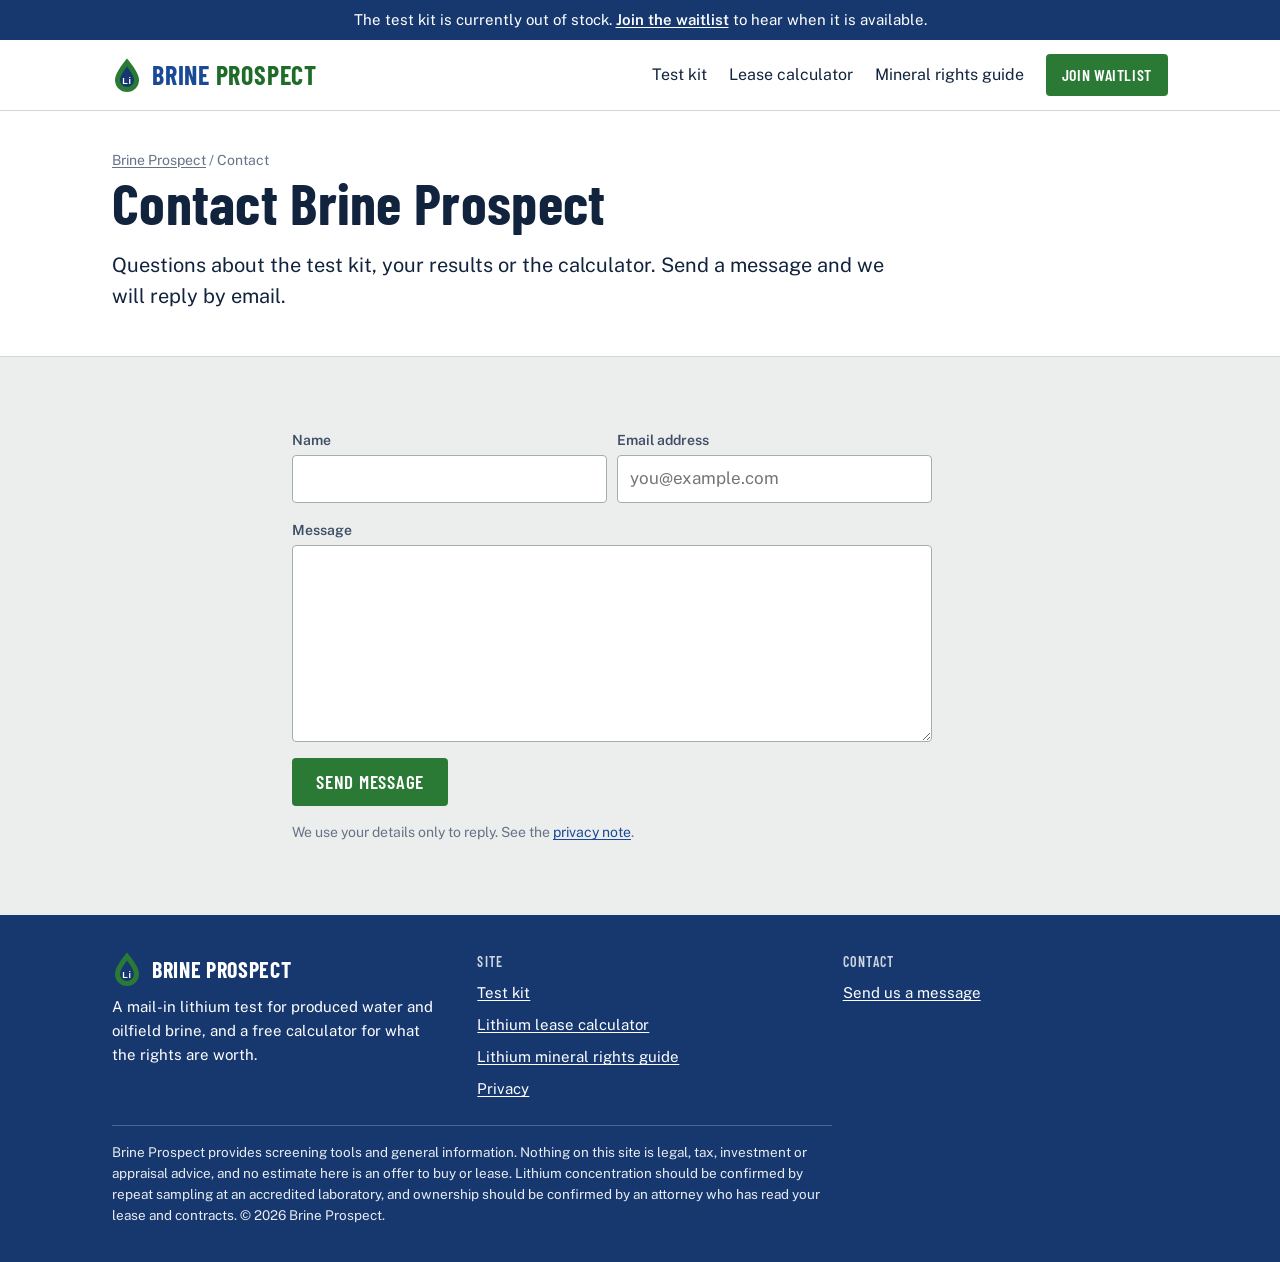
==== contact/index.html @ dfddcb04 "Publish the Brine Prospect site Product page, lithium lease calculator, mineral rights guide, contac" ====
<!doctype html>
<html lang="en" data-path="/contact/">
<head>
<meta charset="utf-8">
<meta name="viewport" content="width=device-width, initial-scale=1, viewport-fit=cover">
<title>Contact Brine Prospect</title>
<meta name="description" content="Send Brine Prospect a message about the lithium test kit, your results or the lithium lease calculator.">
<link rel="canonical" href="https://brineprospect.com/contact/">
<meta name="robots" content="index, follow, max-image-preview:large, max-snippet:-1">
<meta property="og:type" content="website">
<meta property="og:site_name" content="Brine Prospect">
<meta property="og:title" content="Contact Brine Prospect">
<meta property="og:description" content="Send Brine Prospect a message about the lithium test kit, your results or the lithium lease calculator.">
<meta property="og:url" content="https://brineprospect.com/contact/">
<meta property="og:image" content="https://brineprospect.com/assets/og.jpg">
<meta property="og:image:width" content="1200">
<meta property="og:image:height" content="630">
<meta property="og:image:alt" content="The Brine Prospect Oilfield Assessment Kit: sample bottles, box, instruction card and return mailer.">
<meta name="twitter:card" content="summary_large_image">
<meta name="theme-color" content="#16386f">
<link rel="icon" href="../assets/favicon.svg" type="image/svg+xml">
<link rel="apple-touch-icon" href="../assets/apple-touch-icon.png">
<link rel="preconnect" href="https://fonts.googleapis.com">
<link rel="preconnect" href="https://fonts.gstatic.com" crossorigin>
<link rel="stylesheet" href="https://fonts.googleapis.com/css2?family=Barlow+Condensed:wght@600;700&family=IBM+Plex+Mono:wght@400;500&family=Public+Sans:wght@400;600;700&display=swap">
<link rel="stylesheet" href="../assets/site.css">
<script type="application/ld+json">{"@context":"https://schema.org","@type":"BreadcrumbList","itemListElement":[{"@type":"ListItem","position":1,"name":"Brine Prospect","item":"https://brineprospect.com/"},{"@type":"ListItem","position":2,"name":"Contact","item":"https://brineprospect.com/contact/"}]}</script>
</head>
<body>
<a class="skip" href="#main">Skip to content</a>
<div class="stockbar">The test kit is currently out of stock. <a href="../#waitlist">Join the waitlist</a> to hear when it is available.</div>
<header class="site-head">
  <div class="wrap head-row">
    <a class="logo" href="../" aria-label="Brine Prospect home"><svg viewBox="0 0 30 36" aria-hidden="true" focusable="false"><path d="M15 1.5C15 1.5 3 15.2 3 23a12 12 0 0 0 24 0C27 15.2 15 1.5 15 1.5Z" fill="var(--green)"/><path d="M15 9.5c0 0-7 8.6-7 13.6a7 7 0 0 0 14 0c0-5-7-13.6-7-13.6Z" fill="var(--navy)"/><text x="15" y="27" text-anchor="middle" font-family="Arial, sans-serif" font-weight="700" font-size="9" fill="#ffffff">Li</text></svg><span><span class="b">BRINE</span> <span class="p">PROSPECT</span></span></a>
    <nav class="site-nav" aria-label="Main">
      <a href="../">Test kit</a>
      <a href="../lithium-lease-calculator/">Lease calculator</a>
      <a href="../lithium-mineral-rights/">Mineral rights guide</a>
      <a class="btn" href="../#waitlist">Join waitlist</a>
    </nav>
  </div>
</header>
<main id="main">

<section class="page-hero">
  <div class="wrap">
    <p class="crumbs"><a href="../">Brine Prospect</a> / Contact</p>
    <div class="stack">
      <h1>Contact Brine Prospect</h1>
      <p class="answer">Questions about the test kit, your results or the calculator. Send a message and we will reply by email.</p>
    </div>
  </div>
</section>
<section class="sec">
  <div class="wrap narrow">
    <form class="wl contact" data-contact data-thanks="../thanks/" id="contact-form" novalidate>
      <div class="wl-row">
        <div class="wl-field"><label for="ct-name">Name</label>
          <input type="text" id="ct-name" name="name" autocomplete="name" maxlength="100">
        </div>
        <div class="wl-field"><label for="ct-email">Email address</label>
          <input type="email" id="ct-email" name="email" autocomplete="email" inputmode="email" placeholder="you@example.com" required>
        </div>
      </div>
      <div class="wl-field"><label for="ct-message">Message</label>
        <textarea id="ct-message" name="message" rows="7" maxlength="4000" required></textarea>
      </div>
      <div class="hp" aria-hidden="true"><label for="ct-hp">Leave this field empty</label><input type="text" id="ct-hp" name="hp" tabindex="-1" autocomplete="off"></div>
      <p class="wl-status" role="status" hidden></p>
      <div><button type="submit" class="btn">Send message</button></div>
      <p class="fine">We use your details only to reply. See the <a href="../privacy/">privacy note</a>.</p>
    </form>
  </div>
</section>
</main>
<footer class="site-foot">
  <div class="wrap">
    <div class="foot-grid">
      <div>
        <a class="logo" href="../" aria-label="Brine Prospect home"><svg viewBox="0 0 30 36" aria-hidden="true" focusable="false"><path d="M15 1.5C15 1.5 3 15.2 3 23a12 12 0 0 0 24 0C27 15.2 15 1.5 15 1.5Z" fill="var(--green)"/><path d="M15 9.5c0 0-7 8.6-7 13.6a7 7 0 0 0 14 0c0-5-7-13.6-7-13.6Z" fill="var(--navy)"/><text x="15" y="27" text-anchor="middle" font-family="Arial, sans-serif" font-weight="700" font-size="9" fill="#ffffff">Li</text></svg><span><span class="b">BRINE</span> <span class="p">PROSPECT</span></span></a>
        <p>A mail-in lithium test for produced water and oilfield brine, and a free calculator for what the rights are worth.</p>
      </div>
      <div>
        <span class="foot-h">Site</span>
        <a href="../">Test kit</a>
        <a href="../lithium-lease-calculator/">Lithium lease calculator</a>
        <a href="../lithium-mineral-rights/">Lithium mineral rights guide</a>
        <a href="../privacy/">Privacy</a>
      </div>
      <div>
        <span class="foot-h">Contact</span>
        <a href="../contact/">Send us a message</a>
      </div>
    </div>
    <p class="foot-legal">Brine Prospect provides screening tools and general information. Nothing on this site is legal, tax, investment or appraisal advice, and no estimate here is an offer to buy or lease. Lithium concentration should be confirmed by repeat sampling at an accredited laboratory, and ownership should be confirmed by an attorney who has read your lease and contracts. &copy; 2026 Brine Prospect.</p>
  </div>
</footer>
<script src="../assets/config.js"></script>
<script src="../assets/site.js"></script>
</body>
</html>
---- assets/site.css ----
/* Layout: a field form that turns into a lab report. Label-strip header, product hero, ruled
   sections that read like a chain-of-custody sheet, and results set as a certificate of analysis. */
:root {
  --bg: #eceeed;            /* poured-concrete grey, biased slightly green */
  --paper: #ffffff;         /* label stock */
  --paper-2: #f5f6f4;
  --ink: #12233d;           /* navy-black */
  --ink-2: #3f4e66;
  --muted: #667387;
  --line: #d2d7d5;
  --line-strong: #a4adb0;
  --navy: #16386f;          /* box label blue */
  --navy-ink: #ffffff;
  --link: #1a4a96;
  --green: #2a7a35;         /* box label green */
  --green-ink: #ffffff;
  --green-text: #1f6b2a;
  --green-soft: #e3f0e2;
  --amber-text: #7d4a00;
  --amber-soft: #fbeed3;
  --crit-text: #9c2626;
  --crit-soft: #f8e2e0;
  --focus: #1a4a96;
  --bar: #818da0;           /* context bars */
  --bar-you: #2a7a35;       /* the visitor's own bar */
  --tint: #e6e9e7;
  --display: "Barlow Condensed", "Arial Narrow", "Helvetica Neue", Arial, sans-serif;
  --body: "Public Sans", system-ui, -apple-system, "Segoe UI", Roboto, Arial, sans-serif;
  --mono: "IBM Plex Mono", ui-monospace, SFMono-Regular, Menlo, Consolas, monospace;
}
@media (prefers-color-scheme: dark) {
  :root:not([data-theme="light"]) {
    color-scheme: dark;
    --bg: #0d1420; --paper: #151e2e; --paper-2: #1a2538;
    --ink: #eef2f7; --ink-2: #c0cad9; --muted: #8f9bb0;
    --line: #2a364b; --line-strong: #44536e;
    --navy: #1d3d75; --navy-ink: #ffffff; --link: #8fb8ff;
    --green: #2d8039; --green-ink: #ffffff; --green-text: #74d081; --green-soft: #17301d;
    --amber-text: #f2c063; --amber-soft: #3a2c10;
    --crit-text: #f19a94; --crit-soft: #3b1c1b;
    --focus: #8fb8ff;
    --bar: #62708a; --bar-you: #3c9a49; --tint: #1f2a3f;
  }
}
:root[data-theme="dark"] {
  color-scheme: dark;
  --bg: #0d1420; --paper: #151e2e; --paper-2: #1a2538;
  --ink: #eef2f7; --ink-2: #c0cad9; --muted: #8f9bb0;
  --line: #2a364b; --line-strong: #44536e;
  --navy: #1d3d75; --navy-ink: #ffffff; --link: #8fb8ff;
  --green: #2d8039; --green-ink: #ffffff; --green-text: #74d081; --green-soft: #17301d;
  --amber-text: #f2c063; --amber-soft: #3a2c10;
  --crit-text: #f19a94; --crit-soft: #3b1c1b;
  --focus: #8fb8ff;
  --bar: #62708a; --bar-you: #3c9a49; --tint: #1f2a3f;
}

*, *::before, *::after { box-sizing: border-box; }
[hidden] { display: none !important; }
html { -webkit-text-size-adjust: 100%; scroll-behavior: smooth; }
@media (prefers-reduced-motion: reduce) { html { scroll-behavior: auto; } }
body {
  margin: 0;
  background: var(--bg);
  color: var(--ink);
  font-family: var(--body);
  font-size: 17px;
  line-height: 1.6;
  -webkit-font-smoothing: antialiased;
}
img { max-width: 100%; height: auto; display: block; }
a { color: var(--link); text-underline-offset: 2px; }
a:hover { text-decoration-thickness: 2px; }
:focus-visible { outline: 3px solid var(--focus); outline-offset: 2px; border-radius: 2px; }
[id] { scroll-margin-top: 24px; }

.wrap { max-width: 1120px; margin-inline: auto; padding-inline: clamp(16px, 4vw, 32px); }
.narrow { max-width: 760px; }
.skip { position: absolute; left: -9999px; }
.skip:focus { left: 16px; top: 16px; z-index: 10; background: var(--paper); padding: 8px 12px; }

/* ---------- type ---------- */
h1, h2, h3 { font-family: var(--display); font-weight: 600; line-height: 1.08; margin: 0; text-wrap: balance; letter-spacing: 0.005em; }
h1 { font-size: clamp(40px, 6.2vw, 68px); font-weight: 700; }
h2 { font-size: clamp(30px, 4vw, 42px); }
h3 { font-size: 24px; line-height: 1.15; }
p { margin: 0; }
.lede { font-size: clamp(18px, 2vw, 21px); line-height: 1.5; color: var(--ink-2); max-width: 60ch; }
.label {
  font-family: var(--display); font-weight: 600; font-size: 15px; letter-spacing: 0.09em; text-transform: uppercase;
  color: var(--muted); display: flex; align-items: center; gap: 12px; margin: 0;
}
.label::after { content: ""; flex: 1; border-bottom: 1px solid var(--line-strong); min-width: 24px; }
.prose { display: flex; flex-direction: column; gap: 16px; max-width: 68ch; }
.prose h2 { margin-top: 28px; }
.prose > h2:first-child { margin-top: 0; }
.prose h3 { margin-top: 12px; }
.prose ul, .prose ol { margin: 0; padding-left: 22px; display: flex; flex-direction: column; gap: 8px; }
.prose strong { font-weight: 600; }
.mono { font-family: var(--mono); font-size: 0.92em; }
.mt { margin-top: 20px; }
.fine { font-size: 14px; color: var(--muted); line-height: 1.5; }

/* ---------- buttons ---------- */
.btn, .btn-ghost {
  display: inline-flex; align-items: center; justify-content: center; gap: 8px;
  font-family: var(--display); font-weight: 600; font-size: 19px; letter-spacing: 0.04em; text-transform: uppercase;
  min-height: 48px; padding: 10px 22px; border-radius: 4px; cursor: pointer; text-decoration: none;
  border: 2px solid var(--green); background: var(--green); color: var(--green-ink);
}
.btn:hover { filter: brightness(1.08); }
.btn[disabled] { opacity: 0.6; cursor: default; }
.btn-ghost { background: transparent; color: var(--ink); border-color: var(--line-strong); }
.btn-ghost:hover { border-color: var(--ink); }

/* ---------- header ---------- */
.stockbar { background: var(--navy); color: var(--navy-ink); font-size: 15px; text-align: center; padding: 8px 16px; }
.stockbar a { color: var(--navy-ink); font-weight: 600; }
.site-head { background: var(--paper); border-bottom: 1px solid var(--line); }
.head-row { display: flex; flex-wrap: wrap; align-items: center; justify-content: space-between; gap: 8px 24px; padding-block: 14px; }
.logo { display: inline-flex; align-items: center; gap: 10px; text-decoration: none; font-family: var(--display); font-weight: 700; font-size: 26px; letter-spacing: 0.03em; line-height: 1; color: var(--ink); }
.logo svg { width: 30px; height: 36px; flex: none; }
.logo .b { color: var(--link); }
.logo .p { color: var(--green-text); }
.site-nav { display: flex; flex-wrap: wrap; align-items: center; gap: 6px 22px; font-size: 16px; }
.site-nav a { color: var(--ink); text-decoration: none; padding-block: 6px; }
.site-nav a:hover, .site-nav a[aria-current="page"] { text-decoration: underline; text-decoration-thickness: 2px; text-underline-offset: 6px; }
.site-nav .btn { min-height: 40px; font-size: 16px; padding: 6px 14px; color: var(--green-ink); }
.site-nav .btn:hover { text-decoration: none; }

/* ---------- sections ---------- */
main { display: block; }
.sec { padding-block: clamp(40px, 6vw, 72px); }
.sec + .sec { border-top: 1px solid var(--line); }
.sec.paper { background: var(--paper); }
.sec-head { display: flex; flex-direction: column; gap: 14px; margin-bottom: 28px; max-width: 760px; }
.sec-head p { color: var(--ink-2); }
.crumbs { font-size: 14px; color: var(--muted); padding-top: 20px; }
.crumbs a { color: var(--muted); }

/* ---------- hero ---------- */
.hero { padding-block: clamp(28px, 5vw, 56px); background: var(--paper); }
.hero-grid { display: grid; grid-template-columns: minmax(0, 1fr); gap: 32px; align-items: center; }
@media (min-width: 900px) { .hero-grid { grid-template-columns: minmax(0, 1.02fr) minmax(0, 1fr); gap: 48px; } }
.hero-copy { display: flex; flex-direction: column; gap: 18px; min-width: 0; }
.hero-photo { margin: 0; min-width: 0; }
.hero-photo img { width: 100%; border-radius: 6px; border: 1px solid var(--line); }
.hero-photo figcaption { font-size: 14px; color: var(--muted); margin-top: 8px; }
.buyline { display: flex; flex-wrap: wrap; align-items: center; gap: 10px 16px; }
.tag { display: inline-flex; align-items: center; gap: 8px; font-family: var(--display); font-weight: 600; font-size: 16px; letter-spacing: 0.08em; text-transform: uppercase; padding: 4px 12px; border-radius: 3px; }
.tag.out { background: var(--amber-soft); color: var(--amber-text); }
.tag.out::before { content: ""; width: 9px; height: 9px; border-radius: 50%; background: currentColor; }
.price { font-family: var(--mono); font-size: 17px; color: var(--ink-2); }
.price b { color: var(--ink); font-weight: 500; font-size: 22px; }
.page-hero { background: var(--paper); padding-block: 18px clamp(28px, 4vw, 44px); border-bottom: 1px solid var(--line); }
.page-hero .stack { display: flex; flex-direction: column; gap: 16px; max-width: 800px; }
.page-hero h1 { font-size: clamp(36px, 5.4vw, 58px); }
.answer { font-size: clamp(18px, 2vw, 20px); line-height: 1.55; color: var(--ink); max-width: 66ch; }
.updated { font-size: 14px; color: var(--muted); }

/* ---------- waitlist ---------- */
.wl { display: flex; flex-direction: column; gap: 10px; max-width: 560px; }
.wl-row { display: flex; flex-wrap: wrap; gap: 10px; }
.wl-row > .wl-field { flex: 1 1 220px; min-width: 0; }
.wl-field { display: flex; flex-direction: column; gap: 4px; }
.wl-field label { font-size: 14px; font-weight: 600; color: var(--ink-2); }
.wl input[type="email"], .wl input[type="text"], .wl select, .wl textarea {
  width: 100%; font: inherit; font-size: 17px; color: var(--ink); background: var(--paper);
  border: 1.5px solid var(--line-strong); border-radius: 4px; min-height: 48px; padding: 8px 12px;
}
.wl .btn { flex: 0 0 auto; align-self: flex-end; }
.wl.contact { max-width: 640px; gap: 16px; }
.wl textarea { min-height: 160px; resize: vertical; line-height: 1.5; }
.wl .hp { position: absolute; left: -9999px; width: 1px; height: 1px; overflow: hidden; }
.wl-status { font-size: 15px; padding: 8px 12px; border-radius: 4px; }
.wl-status.err { background: var(--crit-soft); color: var(--crit-text); }
.wl-status.warn { background: var(--amber-soft); color: var(--amber-text); }
.wl-done { background: var(--green-soft); border-left: 4px solid var(--green); padding: 14px 16px; border-radius: 0 4px 4px 0; max-width: 560px; }
.wl-done b { display: block; font-family: var(--display); font-size: 24px; font-weight: 600; color: var(--green-text); }
.wl-band { background: var(--paper); }
.wl-band .inner { display: grid; grid-template-columns: minmax(0, 1fr); gap: 24px; align-items: start; }
@media (min-width: 860px) { .wl-band .inner { grid-template-columns: minmax(0, 1fr) minmax(0, 1fr); gap: 48px; } }
.wl-band .copy { display: flex; flex-direction: column; gap: 14px; min-width: 0; }
.wl-band .copy p { color: var(--ink-2); }

/* ---------- grids and cards ---------- */
.cols { display: grid; grid-template-columns: repeat(auto-fit, minmax(240px, 1fr)); gap: 24px 32px; }
.cols > * { min-width: 0; display: flex; flex-direction: column; gap: 8px; }
.cols p { color: var(--ink-2); }
.steps { counter-reset: step; list-style: none; margin: 0; padding: 0; display: grid; grid-template-columns: repeat(auto-fit, minmax(240px, 1fr)); gap: 24px 32px; }
.steps li { counter-increment: step; display: flex; flex-direction: column; gap: 8px; min-width: 0; padding-top: 14px; border-top: 3px solid var(--navy); }
.steps li::before { content: counter(step); font-family: var(--display); font-weight: 700; font-size: 22px; width: 36px; height: 36px; border-radius: 50%; background: var(--green); color: var(--green-ink); display: grid; place-items: center; }
.steps p { color: var(--ink-2); }
.split { display: grid; grid-template-columns: minmax(0, 1fr); gap: 32px; align-items: start; }
@media (min-width: 900px) { .split { grid-template-columns: minmax(0, 1fr) minmax(0, 1fr); gap: 48px; } }
.split > * { min-width: 0; }
.stack { display: flex; flex-direction: column; gap: 16px; }
.ticks { list-style: none; margin: 0; padding: 0; display: flex; flex-direction: column; gap: 10px; }
.ticks li { padding-left: 28px; position: relative; }
.ticks li::before { content: ""; position: absolute; left: 4px; top: 0.5em; width: 12px; height: 7px; border-left: 3px solid var(--green); border-bottom: 3px solid var(--green); transform: rotate(-45deg); }
.note { border-left: 4px solid var(--line-strong); background: var(--paper-2); padding: 14px 16px; border-radius: 0 4px 4px 0; font-size: 16px; color: var(--ink-2); }
.note.warn { border-left-color: var(--amber-text); }

/* ---------- certificate of analysis (sample report and calculator result) ---------- */
.coa { background: var(--paper); border: 1.5px solid var(--ink); border-radius: 4px; padding: 18px clamp(14px, 3vw, 22px) 16px; display: flex; flex-direction: column; gap: 12px; min-width: 0; }
.sec.paper .coa, .hero .coa { background: var(--paper-2); }
.coa-head { display: flex; flex-wrap: wrap; align-items: center; justify-content: space-between; gap: 8px 12px; padding-bottom: 10px; border-bottom: 1.5px solid var(--ink); }
.coa-title { font-family: var(--display); font-weight: 600; font-size: 16px; letter-spacing: 0.1em; text-transform: uppercase; }
.coa-meta { display: grid; grid-template-columns: repeat(auto-fit, minmax(130px, 1fr)); gap: 6px 16px; font-size: 14px; }
.coa-meta span { display: block; font-family: var(--display); letter-spacing: 0.08em; text-transform: uppercase; color: var(--muted); font-size: 13px; }
.coa table { width: 100%; border-collapse: collapse; font-variant-numeric: tabular-nums; }
.coa th, .coa td { text-align: left; padding: 7px 8px 7px 0; border-bottom: 1px solid var(--line); font-size: 15.5px; }
.coa thead th { font-family: var(--display); font-size: 13px; letter-spacing: 0.08em; text-transform: uppercase; color: var(--muted); font-weight: 600; }
.coa td.r, .coa th.r { text-align: right; padding-right: 0; font-family: var(--mono); }
.coa tr.li td, .coa tr.li th { font-weight: 600; background: var(--green-soft); }
.coa tr.li th { padding-left: 8px; }
.coa tr.li td.r { padding-right: 8px; }
.pill { display: inline-flex; align-items: center; gap: 7px; font-size: 14px; font-weight: 600; border-radius: 999px; padding: 3px 12px 3px 9px; border: 1px solid var(--line-strong); }
.pill i { width: 9px; height: 9px; border-radius: 50%; background: var(--muted); }
.pill.good { background: var(--green-soft); color: var(--green-text); border-color: transparent; }
.pill.good i { background: var(--green-text); }
.pill.warn { background: var(--amber-soft); color: var(--amber-text); border-color: transparent; }
.pill.warn i { background: var(--amber-text); }
.pill.crit { background: var(--crit-soft); color: var(--crit-text); border-color: transparent; }
.pill.crit i { background: var(--crit-text); }
.own-note { font-size: 15px; color: var(--ink-2); line-height: 1.5; }
.coa-main { display: grid; grid-template-columns: repeat(auto-fit, minmax(230px, 1fr)); gap: 16px 28px; padding-block: 4px; }
.big { display: flex; flex-direction: column; gap: 2px; min-width: 0; }
.big .lab { font-size: 14px; font-weight: 600; color: var(--ink-2); }
.big .num { font-family: var(--mono); font-weight: 500; font-size: clamp(30px, 4.4vw, 40px); line-height: 1.1; letter-spacing: -0.02em; overflow-wrap: anywhere; }
.big .num small { font-family: var(--body); font-size: 15px; font-weight: 400; letter-spacing: 0; color: var(--ink-2); }
.big .num.zero { color: var(--muted); }
.big .sub { font-size: 14px; color: var(--muted); line-height: 1.45; }
.stats { margin: 0; display: grid; grid-template-columns: repeat(auto-fit, minmax(150px, 1fr)); gap: 10px 20px; border-top: 1px solid var(--line); padding-top: 12px; }
.stats div { min-width: 0; }
.stats dt { font-size: 13.5px; color: var(--muted); }
.stats dd { margin: 0; font-family: var(--mono); font-size: 17px; }

/* ---------- calculator ---------- */
.calc { display: grid; grid-template-columns: minmax(0, 1fr); gap: 24px; align-items: start; }
@media (min-width: 960px) { .calc { grid-template-columns: minmax(0, 0.9fr) minmax(0, 1.1fr); gap: 32px; } }
.calc-form { display: flex; flex-direction: column; gap: 18px; min-width: 0; background: var(--paper); border: 1px solid var(--line); border-radius: 4px; padding: clamp(14px, 3vw, 22px); }
.sec.paper .calc-form { background: var(--paper-2); }
.calc-form fieldset { border: 0; padding: 0; margin: 0; min-width: 0; }
.calc-form legend { padding: 0; font-family: var(--display); font-weight: 600; font-size: 15px; letter-spacing: 0.09em; text-transform: uppercase; color: var(--muted); margin-bottom: 8px; }
.fields { display: grid; grid-template-columns: repeat(2, minmax(0, 1fr)); gap: 16px; }
.fields .full { grid-column: 1 / -1; }
@media (max-width: 520px) { .fields { grid-template-columns: minmax(0, 1fr); } }
.field { display: flex; flex-direction: column; gap: 5px; min-width: 0; }
.field label { font-size: 15px; font-weight: 600; line-height: 1.3; }
.field .help { font-size: 13.5px; color: var(--muted); line-height: 1.45; }
.control { position: relative; display: flex; align-items: center; }
.calc-form input[type="number"], .calc-form select {
  width: 100%; font: inherit; font-size: 17px; color: var(--ink); background: var(--paper);
  border: 1.5px solid var(--line-strong); border-radius: 4px; min-height: 46px; padding: 8px 12px;
}
.calc-form input[type="number"] { font-family: var(--mono); font-size: 16px; }
.calc-form input[disabled] { color: var(--muted); background: var(--paper-2); }
.unit { position: absolute; right: 12px; font-family: var(--mono); font-size: 13px; color: var(--muted); pointer-events: none; }
.control.has-unit input { padding-right: 78px; }
.check { display: flex; align-items: center; gap: 8px; font-size: 14.5px; color: var(--ink-2); font-weight: 400; }
.check input { width: 18px; height: 18px; margin: 0; accent-color: var(--green); }
.adv { border-top: 1px solid var(--line); padding-top: 14px; }
.adv > summary, .built > summary { cursor: pointer; font-weight: 600; font-size: 16px; color: var(--link); }
.adv[open] > summary { margin-bottom: 16px; }
.built[open] > summary { margin-bottom: 4px; }
.adv .group { display: flex; flex-direction: column; gap: 16px; }
.form-actions { display: flex; flex-wrap: wrap; gap: 10px; }
.form-actions .btn-ghost { min-height: 40px; font-size: 16px; padding: 6px 14px; }
.calc-out { display: flex; flex-direction: column; gap: 18px; min-width: 0; }
.blk { display: flex; flex-direction: column; gap: 10px; min-width: 0; }
.blk h3 { font-size: 22px; }
.chain { list-style: none; margin: 0; padding: 0; }
.chain li { display: grid; grid-template-columns: minmax(0, 1.3fr) minmax(0, 1fr); gap: 2px 16px; padding: 9px 0; border-top: 1px solid var(--line); align-items: baseline; }
.chain .k { font-size: 15.5px; }
.chain .v { font-family: var(--mono); font-size: 15.5px; text-align: right; font-variant-numeric: tabular-nums; }
.chain .n { grid-column: 1 / -1; font-size: 13.5px; color: var(--muted); line-height: 1.4; }
.chain li.total { border-top: 1.5px solid var(--ink); }
.chain li.total .k, .chain li.total .v { font-weight: 600; }
.tablewrap { overflow-x: auto; }
.tablewrap table { border-collapse: collapse; width: 100%; min-width: 440px; font-variant-numeric: tabular-nums; }
.tablewrap th, .tablewrap td { padding: 9px 10px; text-align: right; font-size: 15.5px; border-bottom: 1px solid var(--line); }
.tablewrap td { font-family: var(--mono); font-size: 15px; }
.tablewrap thead th { font-family: var(--display); font-size: 14px; letter-spacing: 0.07em; text-transform: uppercase; color: var(--muted); font-weight: 600; border-bottom: 1.5px solid var(--ink); }
.tablewrap th:first-child, .tablewrap td:first-child { text-align: left; }
.tablewrap tbody th { font-weight: 500; }
.tablewrap tr.you th, .tablewrap tr.you td { background: var(--green-soft); }
.datatable td { font-family: var(--body); font-size: 15.5px; }
.datatable td.r, .datatable th.r { text-align: right; font-family: var(--mono); font-size: 15px; }
.datatable td:not(.r), .datatable th:not(.r) { text-align: left; }
.datatable thead th.r { font-family: var(--display); font-size: 14px; }
.calc-cta { background: var(--navy); color: var(--navy-ink); border-radius: 4px; padding: 18px clamp(14px, 3vw, 22px); display: flex; flex-direction: column; gap: 14px; }
.calc-cta p { font-size: 16px; line-height: 1.5; }
.cta-row { display: flex; flex-wrap: wrap; gap: 10px; }
.calc-cta .btn-ghost { color: var(--navy-ink); border-color: rgba(255, 255, 255, 0.55); }
.calc-cta .btn-ghost:hover { border-color: var(--navy-ink); }

/* ---------- value range and concentration ladder ---------- */
.sr { position: absolute; width: 1px; height: 1px; overflow: hidden; clip-path: inset(50%); white-space: nowrap; }
.range { display: flex; flex-direction: column; gap: 4px; min-width: 0; }
.range .lab { font-size: 15px; font-weight: 600; color: var(--ink-2); }
.range .num { font-family: var(--mono); font-weight: 500; font-size: clamp(28px, 4.4vw, 42px); line-height: 1.12; letter-spacing: -0.02em; overflow-wrap: anywhere; }
.range .num small { font-family: var(--body); font-size: 17px; font-weight: 400; letter-spacing: 0; color: var(--muted); }
.range .sub { font-size: 15px; color: var(--ink-2); line-height: 1.5; max-width: 62ch; }
.ladder { display: flex; flex-direction: column; gap: 2px; border-top: 1px solid var(--line); padding-top: 12px; min-width: 0; }
.ladder-title { display: flex; flex-wrap: wrap; justify-content: space-between; gap: 2px 12px; font-size: 14px; font-weight: 600; color: var(--ink-2); margin-bottom: 4px; }
.ladder-title .hint { font-weight: 400; color: var(--muted); }
.rung {
  appearance: none; background: none; border: 0; margin: 0; font: inherit; color: inherit; text-align: left; cursor: pointer;
  width: 100%; display: grid; grid-template-columns: minmax(0, 1fr); gap: 4px 14px; align-items: center;
  padding: 8px; border-radius: 4px; min-width: 0;
}
@media (min-width: 560px) { .rung { grid-template-columns: minmax(0, 0.95fr) minmax(0, 1.05fr); } }
.rung:hover { background: var(--tint); }
.rung.you { background: var(--green-soft); }
.rc { min-width: 0; }
.rc b { display: block; font-family: var(--mono); font-size: 15px; font-weight: 500; }
.rc i { display: block; font-style: normal; font-size: 13.5px; color: var(--muted); line-height: 1.35; }
.rung.you .rc i { color: var(--ink-2); }
.rb { display: flex; align-items: center; gap: 8px; min-width: 0; }
.bar { flex: none; height: 14px; min-width: 3px; width: calc((100% - 128px) * var(--f, 0)); background: var(--bar); border-radius: 0 4px 4px 0; }
.rung.you .bar { background: var(--bar-you); }
.rv { font-family: var(--mono); font-size: 15px; white-space: nowrap; font-variant-numeric: tabular-nums; }
.rung.you .rv { font-weight: 500; }
.atline { font-size: 16px; line-height: 1.5; }
.note.offer { border-left-color: var(--navy); }

/* ---------- concentration slider ---------- */
.conc-row { display: grid; grid-template-columns: minmax(0, 1fr); gap: 8px 14px; align-items: start; }
@media (min-width: 440px) { .conc-row { grid-template-columns: minmax(0, 1fr) 148px; } }
.slider { display: flex; flex-direction: column; gap: 2px; min-width: 0; }
.calc-form input[type="range"] { width: 100%; height: 44px; margin: 0; accent-color: var(--green); cursor: pointer; }
.scale { display: flex; justify-content: space-between; font-family: var(--mono); font-size: 12.5px; color: var(--muted); }
.help.full { grid-column: 1 / -1; }

/* ---------- waitlist inside the calculator ---------- */
.calc-cta h3 { font-size: 24px; color: var(--navy-ink); }
.calc-cta .wl { max-width: none; }
.calc-cta .wl-field label { color: var(--navy-ink); }
.calc-cta .fine { color: var(--navy-ink); opacity: 0.85; font-size: 14px; }
.wl-done { color: var(--ink); }

/* ---------- FAQ and long-form ---------- */
.faq { display: flex; flex-direction: column; gap: 0; max-width: 800px; }
.faq > div { padding-block: 20px; border-top: 1px solid var(--line); display: flex; flex-direction: column; gap: 8px; }
.faq h3 { font-family: var(--body); font-size: 19px; font-weight: 600; line-height: 1.35; letter-spacing: 0; }
.faq p { color: var(--ink-2); max-width: 70ch; }
.article { display: grid; grid-template-columns: minmax(0, 1fr); gap: 32px; }
@media (min-width: 980px) { .article { grid-template-columns: 240px minmax(0, 1fr); gap: 56px; } }
.toc { font-size: 15px; display: flex; flex-direction: column; gap: 10px; align-self: start; }
@media (min-width: 980px) { .toc { position: sticky; top: calc(env(safe-area-inset-top, 0px) + 20px); } }
.toc ol { list-style: none; margin: 0; padding: 0; display: flex; flex-direction: column; gap: 8px; }
.toc a { color: var(--ink-2); text-decoration: none; }
.toc a:hover { text-decoration: underline; }
.keyfacts { background: var(--paper); border: 1.5px solid var(--ink); border-radius: 4px; padding: 18px clamp(14px, 3vw, 22px); display: flex; flex-direction: column; gap: 12px; }
.sec.paper .keyfacts { background: var(--paper-2); }
.keyfacts ul { margin: 0; padding-left: 20px; display: flex; flex-direction: column; gap: 8px; }
.sources { font-size: 15px; color: var(--ink-2); }
.sources ol { margin: 0; padding-left: 22px; display: flex; flex-direction: column; gap: 8px; }
.sources a { overflow-wrap: anywhere; }
dl.gloss { margin: 0; display: grid; grid-template-columns: minmax(0, 1fr); gap: 12px; }
dl.gloss dt { font-weight: 600; }
dl.gloss dd { margin: 0; color: var(--ink-2); }

/* ---------- footer ---------- */
.site-foot { background: var(--navy); color: var(--navy-ink); padding-block: 36px; font-size: 15px; }
.site-foot a { color: var(--navy-ink); }
.foot-grid { display: grid; grid-template-columns: repeat(auto-fit, minmax(220px, 1fr)); gap: 24px 40px; }
.foot-grid > div { display: flex; flex-direction: column; gap: 8px; min-width: 0; }
.foot-grid .logo { color: var(--navy-ink); font-size: 22px; }
.foot-grid .logo .b, .foot-grid .logo .p { color: var(--navy-ink); }
.foot-h { font-family: var(--display); font-weight: 600; letter-spacing: 0.09em; text-transform: uppercase; font-size: 14px; opacity: 0.8; }
.foot-legal { margin-top: 24px; padding-top: 16px; border-top: 1px solid rgba(255, 255, 255, 0.25); font-size: 13.5px; line-height: 1.55; opacity: 0.9; max-width: 90ch; }
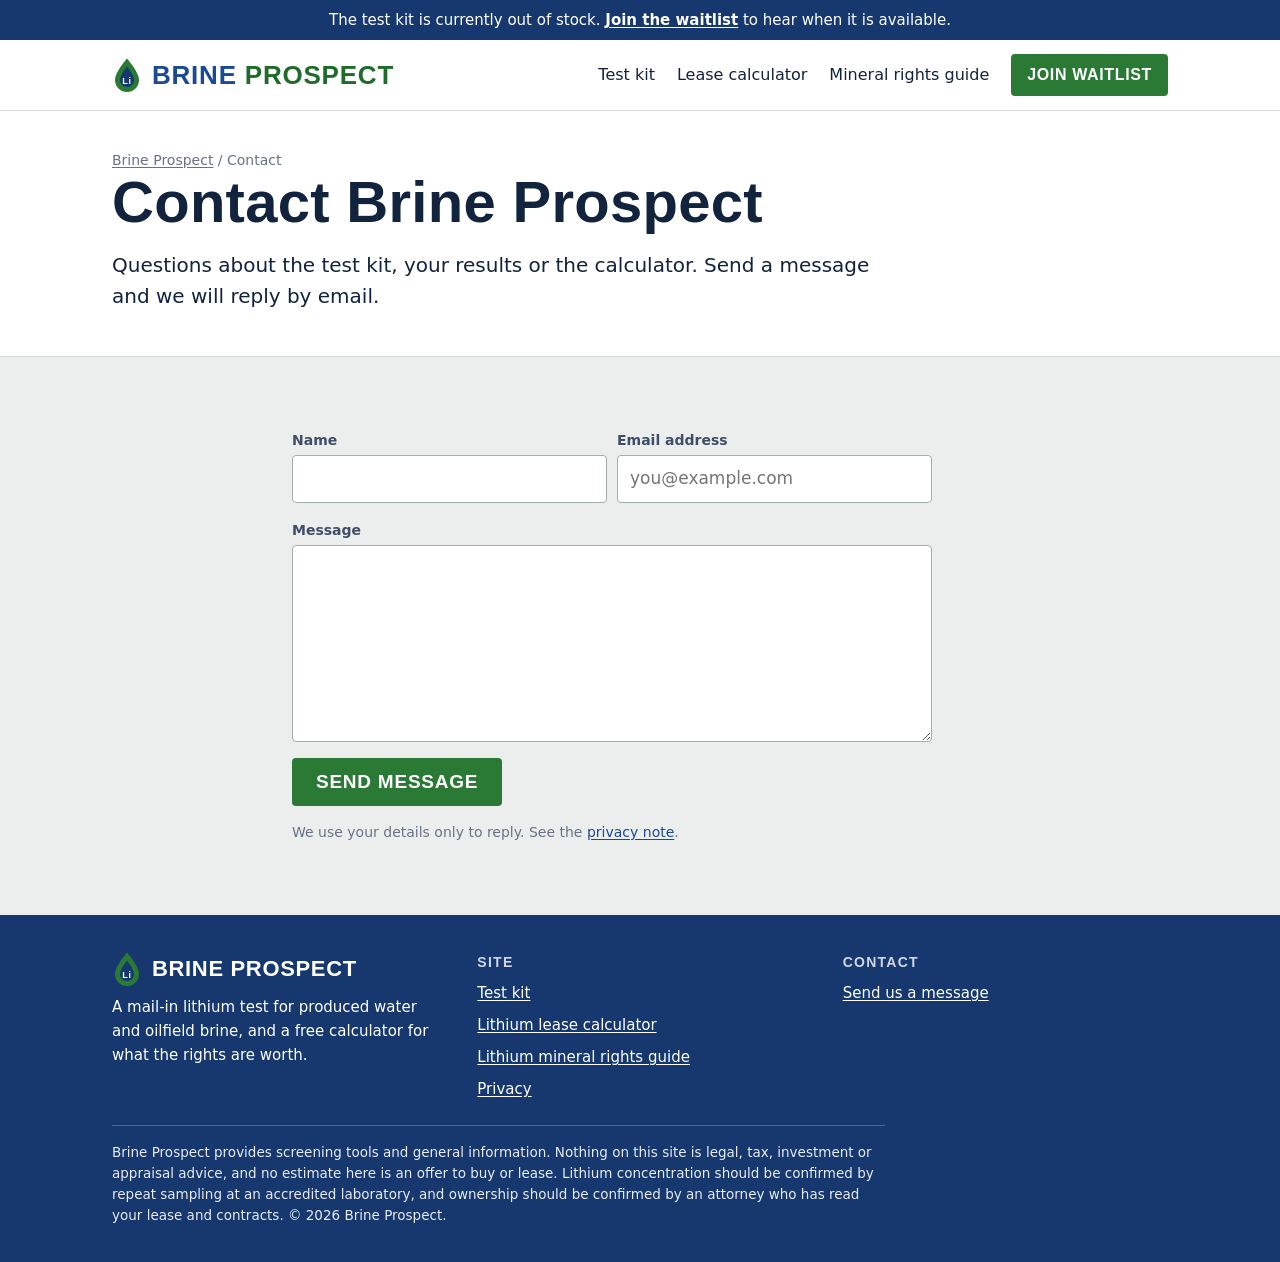
==== commit 26c6739d: "Connect the waitlist, contact form and view counter; add a content security policy Co-Authored-By: C" ====
--- a/contact/index.html
+++ b/contact/index.html
@@ -3,6 +3,8 @@
 <head>
 <meta charset="utf-8">
 <meta name="viewport" content="width=device-width, initial-scale=1, viewport-fit=cover">
+<meta http-equiv="Content-Security-Policy" content="default-src 'self'; script-src 'self' https://www.googletagmanager.com; style-src 'self' 'unsafe-inline' https://fonts.googleapis.com; font-src 'self' https://fonts.gstatic.com; img-src 'self' data:; connect-src 'self' https://script.google.com https://script.googleusercontent.com https://*.google-analytics.com https://*.googletagmanager.com; form-action 'self'; base-uri 'self'; object-src 'none'">
+<meta name="referrer" content="strict-origin-when-cross-origin">
 <title>Contact Brine Prospect</title>
 <meta name="description" content="Send Brine Prospect a message about the lithium test kit, your results or the lithium lease calculator.">
 <link rel="canonical" href="https://brineprospect.com/contact/">
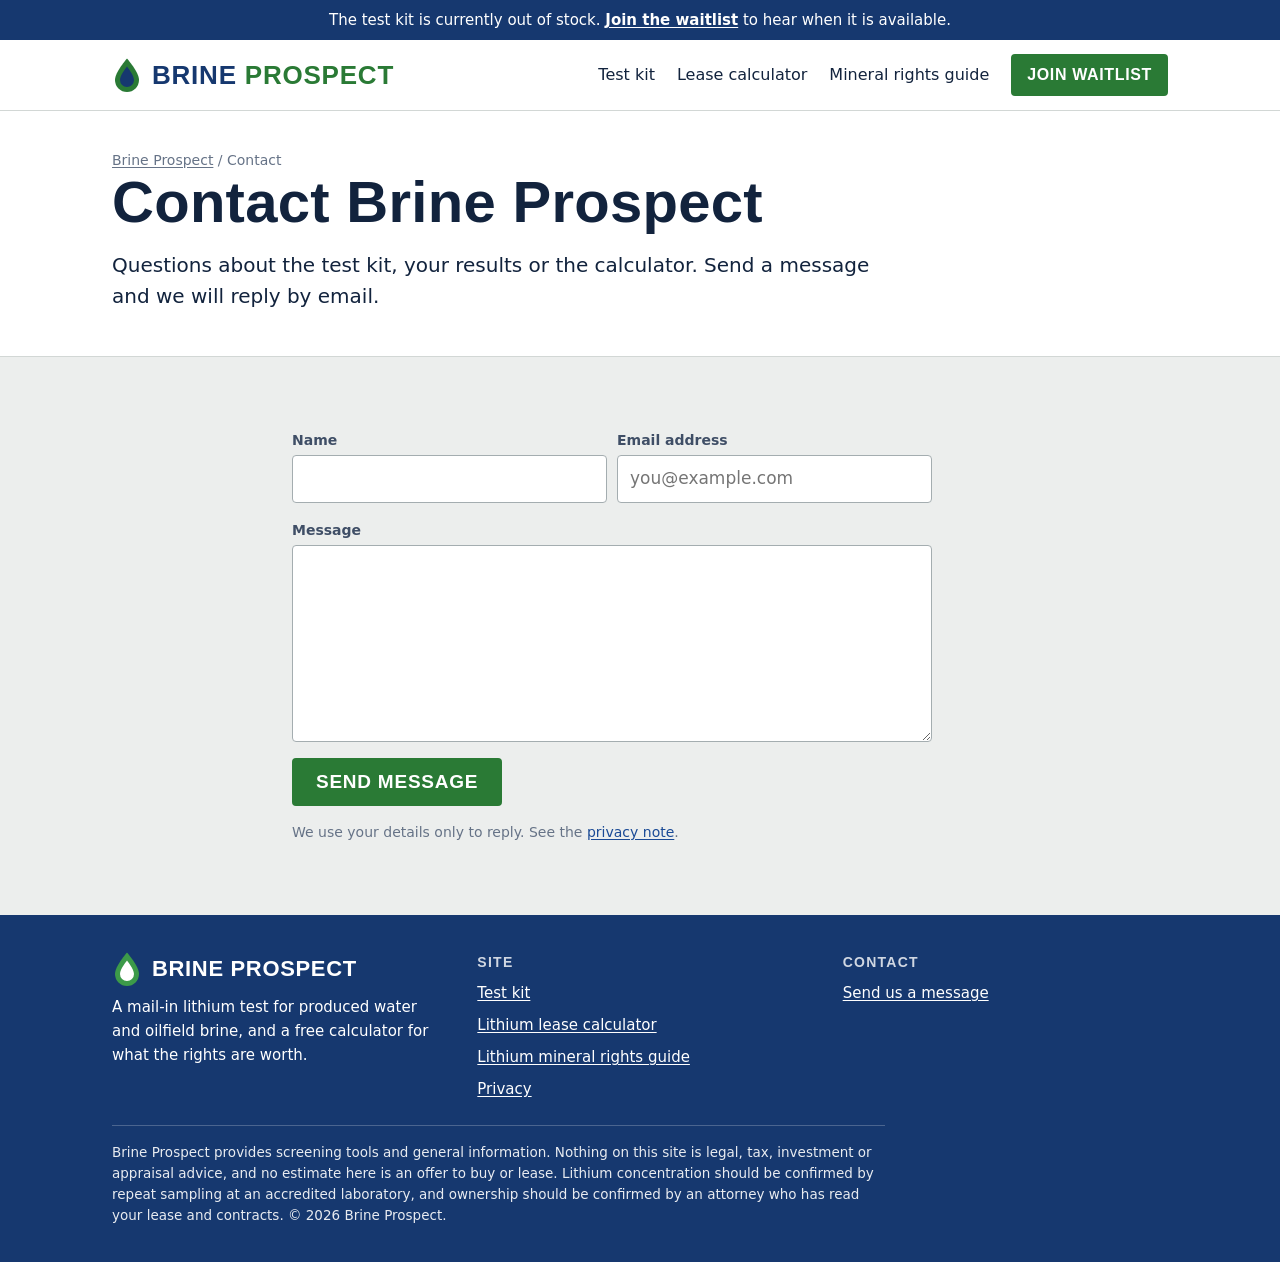
==== commit a5343eb6: "Remove the Li lettering from the droplet logo Co-Authored-By: Claude Fable 5.1 <noreply@anthropic.co" ====
--- a/contact/index.html
+++ b/contact/index.html
@@ -33,7 +33,7 @@
 <div class="stockbar">The test kit is currently out of stock. <a href="../#waitlist">Join the waitlist</a> to hear when it is available.</div>
 <header class="site-head">
   <div class="wrap head-row">
-    <a class="logo" href="../" aria-label="Brine Prospect home"><svg viewBox="0 0 30 36" aria-hidden="true" focusable="false"><path d="M15 1.5C15 1.5 3 15.2 3 23a12 12 0 0 0 24 0C27 15.2 15 1.5 15 1.5Z" fill="var(--green)"/><path d="M15 9.5c0 0-7 8.6-7 13.6a7 7 0 0 0 14 0c0-5-7-13.6-7-13.6Z" fill="var(--navy)"/><text x="15" y="27" text-anchor="middle" font-family="Arial, sans-serif" font-weight="700" font-size="9" fill="#ffffff">Li</text></svg><span><span class="b">BRINE</span> <span class="p">PROSPECT</span></span></a>
+    <a class="logo" href="../" aria-label="Brine Prospect home"><svg viewBox="0 0 30 36" aria-hidden="true" focusable="false"><path d="M15 1.5C15 1.5 3 15.2 3 23a12 12 0 0 0 24 0C27 15.2 15 1.5 15 1.5Z" fill="var(--drop-outer)"/><path d="M15 9.5c0 0-7 8.6-7 13.6a7 7 0 0 0 14 0c0-5-7-13.6-7-13.6Z" fill="var(--drop-inner)"/></svg><span><span class="b">BRINE</span> <span class="p">PROSPECT</span></span></a>
     <nav class="site-nav" aria-label="Main">
       <a href="../">Test kit</a>
       <a href="../lithium-lease-calculator/">Lease calculator</a>
@@ -79,7 +79,7 @@
   <div class="wrap">
     <div class="foot-grid">
       <div>
-        <a class="logo" href="../" aria-label="Brine Prospect home"><svg viewBox="0 0 30 36" aria-hidden="true" focusable="false"><path d="M15 1.5C15 1.5 3 15.2 3 23a12 12 0 0 0 24 0C27 15.2 15 1.5 15 1.5Z" fill="var(--green)"/><path d="M15 9.5c0 0-7 8.6-7 13.6a7 7 0 0 0 14 0c0-5-7-13.6-7-13.6Z" fill="var(--navy)"/><text x="15" y="27" text-anchor="middle" font-family="Arial, sans-serif" font-weight="700" font-size="9" fill="#ffffff">Li</text></svg><span><span class="b">BRINE</span> <span class="p">PROSPECT</span></span></a>
+        <a class="logo" href="../" aria-label="Brine Prospect home"><svg viewBox="0 0 30 36" aria-hidden="true" focusable="false"><path d="M15 1.5C15 1.5 3 15.2 3 23a12 12 0 0 0 24 0C27 15.2 15 1.5 15 1.5Z" fill="var(--drop-outer)"/><path d="M15 9.5c0 0-7 8.6-7 13.6a7 7 0 0 0 14 0c0-5-7-13.6-7-13.6Z" fill="var(--drop-inner)"/></svg><span><span class="b">BRINE</span> <span class="p">PROSPECT</span></span></a>
         <p>A mail-in lithium test for produced water and oilfield brine, and a free calculator for what the rights are worth.</p>
       </div>
       <div>
--- a/assets/site.css
+++ b/assets/site.css
@@ -21,6 +21,8 @@
   --crit-text: #9c2626;
   --crit-soft: #f8e2e0;
   --focus: #1a4a96;
+  --logo-b: #16386f; --logo-p: #2a7a35;         /* wordmark */
+  --drop-outer: #2a7a35; --drop-inner: #16386f; /* droplet */
   --bar: #818da0;           /* context bars */
   --bar-you: #2a7a35;       /* the visitor's own bar */
   --tint: #e6e9e7;
@@ -40,6 +42,7 @@
     --crit-text: #f19a94; --crit-soft: #3b1c1b;
     --focus: #8fb8ff;
     --bar: #62708a; --bar-you: #3c9a49; --tint: #1f2a3f;
+    --logo-b: #8fb8ff; --logo-p: #74d081; --drop-outer: #3c9a49; --drop-inner: #1d3d75;
   }
 }
 :root[data-theme="dark"] {
@@ -53,6 +56,7 @@
   --crit-text: #f19a94; --crit-soft: #3b1c1b;
   --focus: #8fb8ff;
   --bar: #62708a; --bar-you: #3c9a49; --tint: #1f2a3f;
+  --logo-b: #8fb8ff; --logo-p: #74d081; --drop-outer: #3c9a49; --drop-inner: #1d3d75;
 }
 
 *, *::before, *::after { box-sizing: border-box; }
@@ -120,8 +124,8 @@
 .head-row { display: flex; flex-wrap: wrap; align-items: center; justify-content: space-between; gap: 8px 24px; padding-block: 14px; }
 .logo { display: inline-flex; align-items: center; gap: 10px; text-decoration: none; font-family: var(--display); font-weight: 700; font-size: 26px; letter-spacing: 0.03em; line-height: 1; color: var(--ink); }
 .logo svg { width: 30px; height: 36px; flex: none; }
-.logo .b { color: var(--link); }
-.logo .p { color: var(--green-text); }
+.logo .b { color: var(--logo-b); }
+.logo .p { color: var(--logo-p); }
 .site-nav { display: flex; flex-wrap: wrap; align-items: center; gap: 6px 22px; font-size: 16px; }
 .site-nav a { color: var(--ink); text-decoration: none; padding-block: 6px; }
 .site-nav a:hover, .site-nav a[aria-current="page"] { text-decoration: underline; text-decoration-thickness: 2px; text-underline-offset: 6px; }
@@ -369,5 +373,6 @@
 .foot-grid > div { display: flex; flex-direction: column; gap: 8px; min-width: 0; }
 .foot-grid .logo { color: var(--navy-ink); font-size: 22px; }
 .foot-grid .logo .b, .foot-grid .logo .p { color: var(--navy-ink); }
+.foot-grid .logo { --drop-outer: #3c9a49; --drop-inner: #ffffff; }
 .foot-h { font-family: var(--display); font-weight: 600; letter-spacing: 0.09em; text-transform: uppercase; font-size: 14px; opacity: 0.8; }
 .foot-legal { margin-top: 24px; padding-top: 16px; border-top: 1px solid rgba(255, 255, 255, 0.25); font-size: 13.5px; line-height: 1.55; opacity: 0.9; max-width: 90ch; }
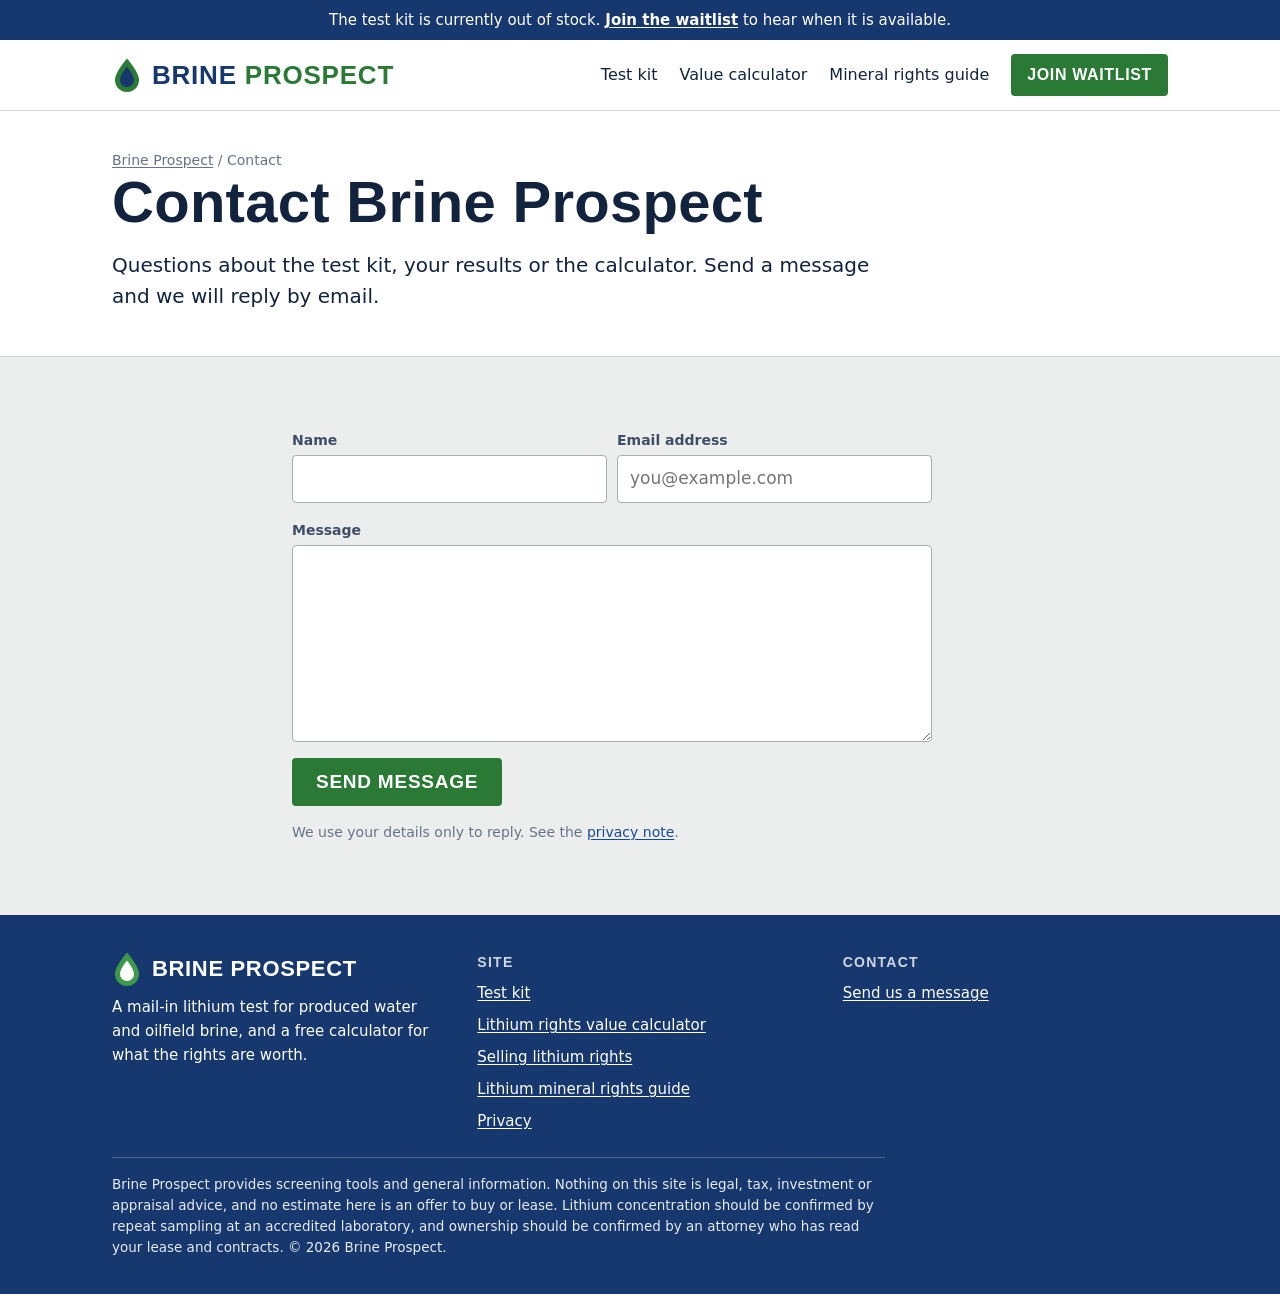
==== commit 3c5649db: "Target "how much are my lithium rights worth" and add a selling guide Calculator page: retitle and r" ====
--- a/contact/index.html
+++ b/contact/index.html
@@ -36,7 +36,7 @@
     <a class="logo" href="../" aria-label="Brine Prospect home"><svg viewBox="0 0 30 36" aria-hidden="true" focusable="false"><path d="M15 1.5C15 1.5 3 15.2 3 23a12 12 0 0 0 24 0C27 15.2 15 1.5 15 1.5Z" fill="var(--drop-outer)"/><path d="M15 9.5c0 0-7 8.6-7 13.6a7 7 0 0 0 14 0c0-5-7-13.6-7-13.6Z" fill="var(--drop-inner)"/></svg><span><span class="b">BRINE</span> <span class="p">PROSPECT</span></span></a>
     <nav class="site-nav" aria-label="Main">
       <a href="../">Test kit</a>
-      <a href="../lithium-lease-calculator/">Lease calculator</a>
+      <a href="../lithium-lease-calculator/">Value calculator</a>
       <a href="../lithium-mineral-rights/">Mineral rights guide</a>
       <a class="btn" href="../#waitlist">Join waitlist</a>
     </nav>
@@ -85,7 +85,8 @@
       <div>
         <span class="foot-h">Site</span>
         <a href="../">Test kit</a>
-        <a href="../lithium-lease-calculator/">Lithium lease calculator</a>
+        <a href="../lithium-lease-calculator/">Lithium rights value calculator</a>
+        <a href="../sell-lithium-mineral-rights/">Selling lithium rights</a>
         <a href="../lithium-mineral-rights/">Lithium mineral rights guide</a>
         <a href="../privacy/">Privacy</a>
       </div>
